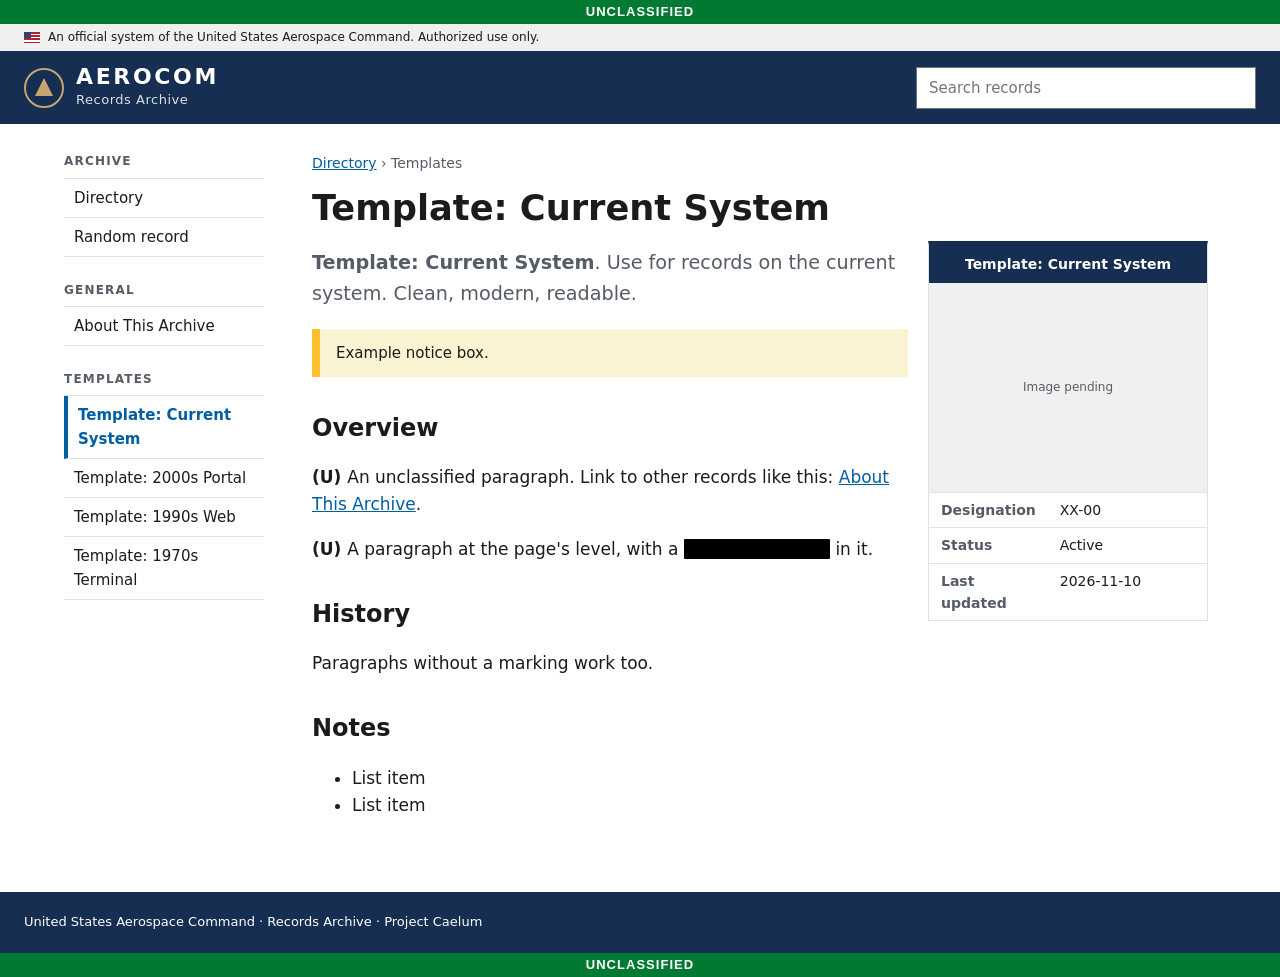
==== pages/_template-modern.html @ 7191988f "Restyle as AEROCOM records archive with classification banners and four site eras Co-Authored-By: Cl" ====
<!DOCTYPE html>
<html lang="en">
<!--
  HOW TO USE THIS TEMPLATE
  1. Copy this file and rename it (lowercase-with-dashes.html).
  2. Change the <title>, the <h1> and the content.
  3. On <body>, set:
       data-era   = terminal | web90 | portal | modern   (which system the page looks like)
       data-class = U | CUI | C | S | TS | SCI           (classification banner)
       data-marking (optional) = full banner text, e.g. "SECRET//NOFORN"
  4. Add a line for the page in assets/pages.js.

  Handy extras:
    <p data-pm="S">…</p>                 paragraph marking, shows "(S)"
    <span class="redact">words</span>     blacked-out text
    <div class="notice">…</div>           warning box
  Delete the infobox if you don't need one.
-->
<head>
  <meta charset="UTF-8">
  <meta name="viewport" content="width=device-width, initial-scale=1">
  <meta name="robots" content="noindex, nofollow">
  <title>Template: Current System · AEROCOM Records Archive</title>
  <link rel="stylesheet" href="../assets/style.css">
</head>
<body data-root="../" data-era="modern" data-class="U">
  <main>
    <div class="breadcrumb"><a href="../index.html">Directory</a> › Templates</div>
    <h1>Template: Current System</h1>

    <aside class="infobox">
      <div class="infobox-title">Template: Current System</div>
      <div class="infobox-image">
        <!-- <img src="../images/your-image.png" alt=""> -->
        Image pending
      </div>
      <table>
        <tr><th>Designation</th><td>XX-00</td></tr>
        <tr><th>Status</th><td>Active</td></tr>
        <tr><th>Last updated</th><td>2026-11-10</td></tr>
      </table>
    </aside>

    <p class="lead"><strong>Template: Current System</strong>. Use for records on the current system. Clean, modern, readable.</p>

    <div class="notice">Example notice box.</div>

    <h2>Overview</h2>
    <p data-pm="U">An unclassified paragraph. Link to other records like this:
      <a href="about.html">About This Archive</a>.</p>
    <p data-pm="U">A paragraph at the page's level, with a <span class="redact">redacted section</span> in it.</p>

    <h2>History</h2>
    <p>Paragraphs without a marking work too.</p>

    <h2>Notes</h2>
    <ul>
      <li>List item</li>
      <li>List item</li>
    </ul>
  </main>

  <script src="../assets/pages.js"></script>
  <script src="../assets/wiki.js"></script>
</body>
</html>
---- assets/style.css ----
/* ==========================================================
   AEROSPACE COMMAND RECORDS ARCHIVE
   One stylesheet, four "eras". A page picks its era with
   <body data-era="terminal | web90 | portal | modern">.

   1. Shared: classification banners, tags, markings, redaction
   2. Era: Current system (modern)
   3. Era: 2000s portal
   4. Era: 1990s web
   5. Era: 1970s terminal
   ========================================================== */

/* ---------- 1. SHARED ---------- */
* { box-sizing: border-box; }
html, body { margin: 0; }
img { max-width: 100%; }

/* Classification colors (standard banner scheme) */
:root {
  --cls-u: #007a33;
  --cls-cui: #502b85;
  --cls-c: #0033a0;
  --cls-s: #c8102e;
  --cls-ts: #ff8c00;
  --cls-sci: #fce83a;
}

.cls-banner {
  position: sticky; top: 0; z-index: 50;
  padding: 3px 8px; text-align: center;
  font: 700 13px/1.4 Arial, Helvetica, sans-serif; letter-spacing: 0.08em;
  color: #fff;
}
.cls-banner.cls-bottom { position: static; }
.cls-u   { background: var(--cls-u); }
.cls-cui { background: var(--cls-cui); }
.cls-c   { background: var(--cls-c); }
.cls-s   { background: var(--cls-s); }
.cls-ts  { background: var(--cls-ts);  color: #000; }
.cls-sci { background: var(--cls-sci); color: #000; }

/* Small classification tags (directory, search results) */
.tag {
  display: inline-block; min-width: 2.4em; padding: 0 5px; border-radius: 2px;
  font: 700 11px/1.6 Arial, Helvetica, sans-serif; font-style: normal; text-align: center;
  color: #fff; vertical-align: middle;
}
.tag-u { background: var(--cls-u); }
.tag-cui { background: var(--cls-cui); }
.tag-c { background: var(--cls-c); }
.tag-s { background: var(--cls-s); }
.tag-ts { background: var(--cls-ts); color: #000; }
.tag-sci { background: var(--cls-sci); color: #000; }

/* Portion markings: <p data-pm="S">…</p>  shows "(S)" before the paragraph */
[data-pm]::before { content: "(" attr(data-pm) ") "; font-weight: 700; }

/* Redaction: <span class="redact">hidden words</span> */
.redact {
  background: #000; color: transparent !important; border-radius: 1px;
  user-select: none; -webkit-user-select: none; padding: 0 2px;
}
.redact * { visibility: hidden; }

/* Search results (positioned dropdown; each era restyles it) */
.search { position: relative; }
.search-results {
  position: absolute; top: calc(100% + 4px); left: 0; right: 0; z-index: 40;
  list-style: none; margin: 0; padding: 0; max-height: 60vh; overflow-y: auto;
}
.search-results a { display: block; padding: 8px 10px; text-decoration: none; }
.search-results span { display: block; font-size: 0.85em; }
.search-results .no-results { padding: 8px 10px; }

.menu-btn { display: none; cursor: pointer; }

/* Boxes and section bars sit beside the infobox instead of under it */
.notice, .era-portal h2 { display: flow-root; }

/* Directory table (Main Page) */
.dir-table { width: 100%; border-collapse: collapse; }
.dir-table th, .dir-table td { text-align: left; vertical-align: top; }
.dir-table td span { display: block; font-size: 0.85em; }

/* Infobox: shared structure */
.infobox { float: right; width: 280px; margin: 0 0 16px 20px; }
.infobox table { width: 100%; border-collapse: collapse; }
.infobox th, .infobox td { text-align: left; vertical-align: top; }

/* ==========================================================
   2. ERA: CURRENT SYSTEM (modern government design)
   ========================================================== */
.era-modern {
  --ink: #1b1b1b; --ink-2: #565c65; --line: #dfe1e2; --bg-2: #f0f0f0;
  --navy: #162e51; --blue: #005ea2; --blue-dark: #1a4480;
  background: #fff; color: var(--ink);
  font: 17px/1.6 "Public Sans", "Source Sans Pro", system-ui, -apple-system, "Segoe UI", Roboto, Arial, sans-serif;
}
.era-modern a { color: var(--blue); }
.era-modern a:visited { color: #54278f; }
.era-modern .cls-banner { position: static; }

.era-modern .site-header { position: sticky; top: 0; z-index: 30; }
.era-modern .md-official {
  display: flex; align-items: center; gap: 8px;
  background: var(--bg-2); padding: 4px 24px; font-size: 12px; color: var(--ink);
}
.md-flag {
  width: 16px; height: 11px; flex-shrink: 0;
  background: repeating-linear-gradient(#b22234 0 1.6px, #fff 1.6px 3.2px);
  position: relative;
}
.md-flag::before { content: ""; position: absolute; left: 0; top: 0; width: 7px; height: 6px; background: #3c3b6e; }

.era-modern .md-bar {
  display: flex; align-items: center; gap: 16px;
  padding: 14px 24px; background: var(--navy); color: #fff;
}
.md-brand { display: flex; align-items: center; gap: 12px; color: #fff !important; text-decoration: none; }
.md-brand b { display: block; font-size: 22px; letter-spacing: 0.12em; line-height: 1.1; }
.md-brand small { display: block; font-size: 13px; opacity: 0.85; letter-spacing: 0.04em; }
.md-emblem {
  width: 40px; height: 40px; flex-shrink: 0; border-radius: 50%;
  border: 2px solid #c5a46d; background: var(--navy); position: relative;
}
.md-emblem::after { /* simple delta wing */
  content: ""; position: absolute; left: 50%; top: 50%; transform: translate(-50%, -55%);
  border-left: 9px solid transparent; border-right: 9px solid transparent; border-bottom: 18px solid #c5a46d;
}
.era-modern .search { margin-left: auto; width: min(340px, 40vw); }
.era-modern .search input {
  width: 100%; padding: 8px 12px; font: inherit; font-size: 15px;
  border: 1px solid #71767a; border-radius: 0;
}
.era-modern .search-results { background: #fff; border: 1px solid var(--line); box-shadow: 0 4px 12px #0003; }
.era-modern .search-results a { color: var(--ink); border-bottom: 1px solid var(--line); }
.era-modern .search-results a:hover { background: var(--bg-2); }
.era-modern .search-results span { color: var(--ink-2); }

.era-modern .layout { display: grid; grid-template-columns: 240px 1fr; max-width: 1200px; margin: 0 auto; }
.era-modern .sidebar { padding: 28px 16px 28px 24px; }
.era-modern .nav-group { margin-bottom: 24px; }
.era-modern .nav-group h4 { margin: 0 0 6px; font-size: 12px; text-transform: uppercase; letter-spacing: 0.1em; color: var(--ink-2); }
.era-modern .nav-group ul { list-style: none; margin: 0; padding: 0; border-top: 1px solid var(--line); }
.era-modern .nav-group a { display: block; padding: 7px 10px; font-size: 15px; color: var(--ink); text-decoration: none; border-bottom: 1px solid var(--line); }
.era-modern .nav-group a:hover { background: var(--bg-2); color: var(--blue); }
.era-modern .nav-group a.current { border-left: 4px solid var(--blue); font-weight: 700; color: var(--blue); }

.era-modern main { padding: 28px 32px 56px; min-width: 0; }
.era-modern h1 { font-size: 2.2rem; line-height: 1.2; margin: 0 0 12px; }
.era-modern h2 { font-size: 1.5rem; margin: 2rem 0 0.5rem; }
.era-modern .lead { font-size: 1.2rem; color: var(--ink-2); }
.era-modern .breadcrumb { font-size: 14px; color: var(--ink-2); margin-bottom: 12px; }

.era-modern .hero { background: var(--bg-2); border-left: 8px solid var(--blue); padding: 24px 28px; margin-bottom: 32px; }
.era-modern .hero h1 { margin-bottom: 4px; }
.era-modern .hero p { margin: 8px 0 0; max-width: 680px; }
.era-modern .notice { background: #faf3d1; border-left: 8px solid #ffbe2e; padding: 12px 16px; margin: 16px 0; font-size: 15px; }

.era-modern .dir-group h3 { font-size: 1.15rem; margin: 28px 0 8px; }
.era-modern .dir-table { font-size: 15px; }
.era-modern .dir-table th { background: var(--bg-2); padding: 8px 12px; font-size: 13px; border-bottom: 2px solid var(--ink); }
.era-modern .dir-table td { padding: 10px 12px; border-bottom: 1px solid var(--line); }
.era-modern .dir-table td span { color: var(--ink-2); }
.era-modern .dir-era, .era-modern .dir-date { font-size: 13px; color: var(--ink-2); white-space: nowrap; }

.era-modern .infobox { border: 1px solid var(--line); border-top: 4px solid var(--navy); font-size: 14px; }
.era-modern .infobox-title { background: var(--navy); color: #fff; font-weight: 700; padding: 8px 12px; text-align: center; }
.era-modern .infobox-image { aspect-ratio: 4/3; background: var(--bg-2); display: grid; place-items: center; color: var(--ink-2); font-size: 12px; }
.era-modern .infobox th, .era-modern .infobox td { padding: 6px 12px; border-top: 1px solid var(--line); }
.era-modern .infobox th { width: 40%; color: var(--ink-2); }

.era-modern .site-footer { clear: both; background: var(--navy); color: #fff; padding: 20px 24px; font-size: 13px; }

/* ==========================================================
   3. ERA: 2000s PORTAL (SharePoint-style intranet)
   ========================================================== */
.era-portal {
  background: #fff; color: #000;
  font: 12px/1.4 Tahoma, Verdana, "Segoe UI", Arial, sans-serif;
}
.era-portal a { color: #003399; text-decoration: none; }
.era-portal a:hover { text-decoration: underline; color: #ff6600; }

.pt-topbar {
  display: flex; justify-content: space-between; padding: 3px 10px;
  background: linear-gradient(#5d7fb9, #3a5f9b); color: #fff; font-size: 11px;
}
.pt-masthead {
  display: flex; align-items: center; gap: 12px; padding: 10px 14px;
  background: linear-gradient(#fdfdfd, #dbe6f5); border-bottom: 1px solid #8ba0bc;
}
.pt-logo { display: flex; align-items: center; gap: 10px; }
.pt-logo b { display: block; font: bold 20px Verdana, Tahoma, sans-serif; color: #1f3d6b; }
.pt-logo small { display: block; font-size: 11px; color: #4d6082; }
.pt-emblem {
  width: 36px; height: 36px; border-radius: 50%;
  background: radial-gradient(circle at 35% 30%, #9ec0ff, #2b5bb5 60%, #0c2a63);
  box-shadow: inset 0 -3px 6px #0004, 0 1px 2px #0006;
}
.era-portal .search { margin-left: auto; display: flex; gap: 4px; }
.era-portal .search input { width: 200px; font: 11px Tahoma, sans-serif; padding: 2px 4px; border: 1px solid #7f9db9; }
.era-portal .search-go {
  font: bold 11px Tahoma, sans-serif; padding: 1px 8px; cursor: pointer;
  background: linear-gradient(#fff, #d6dff0); border: 1px solid #7f9db9; color: #1f3d6b;
}
.era-portal .search-results { background: #fff; border: 1px solid #7f9db9; top: calc(100% + 2px); right: auto; width: 300px; }
.era-portal .search-results a:hover { background: #ffe6a0; text-decoration: none; }
.era-portal .search-results span { color: #555; }

.pt-tabs {
  display: flex; gap: 2px; padding: 4px 10px 0;
  background: linear-gradient(#21497f, #3e6aa7); overflow-x: auto;
}
.pt-tabs a {
  padding: 4px 14px; color: #fff; white-space: nowrap;
  background: linear-gradient(#6f93c8, #4a73b0); border: 1px solid #2f5891; border-bottom: none;
}
.pt-tabs a.current, .pt-tabs a:hover { background: linear-gradient(#ffdf88, #ffb94a); color: #000; text-decoration: none; }

.era-portal .layout { display: grid; grid-template-columns: 170px 1fr; }
.era-portal .sidebar { background: #f2f6fb; border-right: 1px solid #c4d2e5; padding: 8px 0; min-height: 60vh; }
.pt-ql-title { font-weight: bold; color: #1f3d6b; padding: 4px 10px; border-bottom: 1px solid #c4d2e5; }
.pt-ql-head { font-weight: bold; color: #4d6082; padding: 8px 10px 2px; }
.era-portal .sidebar ul { list-style: none; margin: 0; padding: 0; }
.era-portal .sidebar a { display: block; padding: 2px 10px 2px 18px; }
.era-portal .sidebar a.current { background: #ffe6a0; font-weight: bold; }

.era-portal main { padding: 10px 16px 30px; min-width: 0; }
.era-portal .breadcrumb { font-size: 11px; color: #666; margin-bottom: 6px; }
.era-portal h1 { font: normal 22px Verdana, Tahoma, sans-serif; color: #1f3d6b; margin: 0 0 10px; padding-bottom: 4px; border-bottom: 1px solid #c4d2e5; }
.era-portal h2 {
  font: bold 12px Tahoma, sans-serif; color: #1f3d6b; margin: 16px 0 6px; padding: 3px 6px;
  background: linear-gradient(#f5f8fc, #dce6f4); border: 1px solid #c4d2e5;
}
.era-portal .lead { font-size: 13px; }
.era-portal .notice { background: #ffffe1; border: 1px solid #e0c060; padding: 6px 8px; margin: 10px 0; }

.era-portal .infobox { border: 1px solid #8ba0bc; background: #f9fbfe; }
.era-portal .infobox-title { background: linear-gradient(#6f93c8, #3a5f9b); color: #fff; font-weight: bold; padding: 3px 6px; }
.era-portal .infobox-image { aspect-ratio: 4/3; background: #dbe6f5; display: grid; place-items: center; color: #4d6082; font-size: 11px; }
.era-portal .infobox th, .era-portal .infobox td { padding: 3px 6px; border-top: 1px solid #dbe6f5; }
.era-portal .infobox th { color: #4d6082; width: 40%; }

.era-portal .site-footer { clear: both; text-align: center; font-size: 10px; color: #666; padding: 8px; border-top: 1px solid #c4d2e5; background: #f2f6fb; }

/* ==========================================================
   4. ERA: 1990s WEB (first web server)
   ========================================================== */
.era-web90 {
  background: #c0c0c0; color: #000;
  font: 16px/1.35 "Times New Roman", Times, serif;
}
.era-web90 a { color: #0000ee; text-decoration: underline; }
.era-web90 a:visited { color: #551a8b; }
.era-web90 hr { border: none; border-top: 2px groove #fff; margin: 8px 0; }

.era-web90 .site-header { text-align: center; padding: 12px 10px 0; }
.w90-star { font-size: 40px; color: #000080; line-height: 1; }
.w90-agency { font: bold 28px "Times New Roman", serif; margin: 4px 0; color: #000080; }
.w90-sub { font-style: italic; }
.w90-links { font-size: 15px; }
.era-web90 a.current { color: #000; font-weight: bold; text-decoration: none; }

.era-web90 .layout { display: grid; grid-template-columns: 200px 1fr; gap: 16px; padding: 0 12px; max-width: 980px; margin: 0 auto; }
.era-web90 .sidebar { font-size: 14px; border-right: 2px groove #fff; padding-right: 10px; }
.era-web90 .sidebar ul { padding-left: 18px; margin: 4px 0; list-style: square; }
.era-web90 .search { display: flex; gap: 4px; flex-wrap: wrap; }
.era-web90 .search input { width: 120px; font: 13px "Times New Roman", serif; border: 2px inset #fff; padding: 1px 2px; }
.era-web90 .search-go { font: 13px Arial, sans-serif; background: #c0c0c0; border: 2px outset #fff; padding: 0 6px; cursor: pointer; }
.era-web90 .search-results { background: #fff; border: 1px solid #000; width: 260px; }
.era-web90 .search-results a:hover { background: #000080; color: #fff; }

.era-web90 main { min-width: 0; padding-bottom: 20px; }
.era-web90 h1 { font: bold 26px "Times New Roman", serif; margin: 6px 0; }
.era-web90 h2 { font: bold 20px "Times New Roman", serif; margin: 18px 0 4px; }
.era-web90 .breadcrumb { font-size: 13px; }
.era-web90 .notice { border: 2px solid #800000; background: #ffffcc; padding: 6px 8px; margin: 10px 0; }

.era-web90 .infobox { background: #fff; border: 2px outset #fff; font-size: 14px; }
.era-web90 .infobox-title { background: #000080; color: #fff; font-weight: bold; text-align: center; padding: 2px; }
.era-web90 .infobox-image { aspect-ratio: 4/3; background: #808080; display: grid; place-items: center; color: #fff; font-size: 12px; }
.era-web90 .infobox th, .era-web90 .infobox td { padding: 2px 6px; border: 1px solid #808080; }

.era-web90 .site-footer { clear: both; text-align: center; font-size: 13px; padding: 0 12px 12px; }
.w90-construction {
  display: inline-block; padding: 1px 6px; font: bold 11px Arial, sans-serif; color: #000;
  background: repeating-linear-gradient(45deg, #ffcc00 0 8px, #000 8px 16px);
  text-shadow: 0 0 2px #ffcc00, 0 0 2px #ffcc00, 0 0 2px #ffcc00;
}
.w90-counter span { font-family: "Courier New", monospace; background: #000; color: #0f0; padding: 0 4px; letter-spacing: 2px; }

/* ==========================================================
   5. ERA: 1970s TERMINAL (original mainframe)
   ========================================================== */
.era-terminal {
  --green: #33ff66; --dim: #1f9a3e;
  background: #050805; color: var(--green);
  font: 16px/1.5 "Courier New", Courier, "Lucida Console", monospace;
  text-transform: uppercase; text-shadow: 0 0 4px #33ff6688;
}
.era-terminal::after { /* scanlines */
  content: ""; position: fixed; inset: 0; pointer-events: none; z-index: 60;
  background: repeating-linear-gradient(transparent 0 2px, #0003 2px 3px);
}
.era-terminal a { color: var(--green); text-decoration: none; }
.era-terminal a:hover, .era-terminal a.current { background: var(--green); color: #050805; text-shadow: none; }
.era-terminal .cls-banner { text-shadow: none; font-family: "Courier New", monospace; }
.era-terminal pre { font: inherit; margin: 0; white-space: pre-wrap; }

.era-terminal .site-header { padding: 14px 18px 0; border-bottom: 1px dashed var(--dim); padding-bottom: 10px; }
.era-terminal .layout { display: grid; grid-template-columns: 300px 1fr; gap: 24px; padding: 14px 18px; }
.term-menu a { display: block; padding: 0 4px; }
.term-group { color: var(--dim); margin-top: 10px; }
.era-terminal .search { margin-top: 16px; display: flex; gap: 6px; align-items: center; }
.era-terminal .search input {
  flex: 1; min-width: 0; background: transparent; border: none; border-bottom: 1px solid var(--dim);
  color: var(--green); font: inherit; text-transform: uppercase; outline: none;
}
.era-terminal .search-results { background: #050805; border: 1px solid var(--green); top: calc(100% + 6px); }
.era-terminal .search-results span { color: var(--dim); }
.era-terminal .search-results .tag { text-shadow: none; }

.era-terminal main { min-width: 0; }
.era-terminal h1, .era-terminal h2, .era-terminal h3 { font: inherit; font-weight: bold; margin: 18px 0 6px; }
.era-terminal h1 { margin-top: 0; }
.era-terminal h1::before { content: "RECORD: "; color: var(--dim); }
.era-terminal h2::before { content: ">> "; }
.era-terminal .breadcrumb { color: var(--dim); }
.era-terminal main p a, .era-terminal main li a { text-decoration: underline; }
.era-terminal p { margin: 0 0 12px; max-width: 72ch; }
.era-terminal .notice { border: 1px solid var(--green); padding: 6px 10px; margin: 10px 0; }
.era-terminal .redact { background: var(--green); }

.era-terminal .infobox { border: 1px solid var(--green); }
.era-terminal .infobox-title { border-bottom: 1px solid var(--green); padding: 2px 8px; font-weight: bold; }
.era-terminal .infobox-image { display: none; } /* no images on a 1970s terminal */
.era-terminal .infobox th, .era-terminal .infobox td { padding: 2px 8px; font-weight: normal; }
.era-terminal .infobox th { color: var(--dim); }

.era-terminal .site-footer { clear: both; padding: 0 18px 16px; }
.cursor { animation: blink 1s steps(1) infinite; }
@keyframes blink { 50% { opacity: 0; } }

/* ==========================================================
   PHONES / SMALL SCREENS
   ========================================================== */
@media (max-width: 800px) {
  .infobox { float: none; width: 100%; margin: 0 0 16px; }
  .infobox-image { aspect-ratio: 16/9 !important; }
  .dir-era { display: none; }
  .dir-table th:nth-child(3) { display: none; }

  /* modern: slide-out menu */
  .era-modern .menu-btn {
    display: block; background: none; border: 1px solid #fff8; color: #fff;
    font-size: 20px; width: 40px; height: 36px; border-radius: 4px; flex-shrink: 0;
  }
  .era-modern .md-official { padding: 4px 12px; font-size: 11px; }
  .era-modern .md-bar { flex-wrap: wrap; padding: 10px 12px; gap: 10px; }
  .era-modern .md-brand b { font-size: 18px; }
  .era-modern .search { width: 100%; margin: 0; }
  .era-modern .layout, .era-portal .layout { display: block; }
  .era-modern .sidebar, .era-portal .sidebar {
    position: fixed; top: 0; bottom: 0; left: 0; z-index: 45; width: 270px; overflow-y: auto;
    background: #fff; transform: translateX(-100%); transition: transform 0.2s;
  }
  .era-portal .sidebar { background: #f2f6fb; }
  body.nav-open .sidebar { transform: none; box-shadow: 8px 0 24px #0005; }
  .era-modern main { padding: 20px 16px 40px; }
  .era-modern h1 { font-size: 1.8rem; }

  /* portal */
  .era-portal .menu-btn {
    display: block; background: linear-gradient(#fff, #d6dff0); border: 1px solid #7f9db9;
    font-size: 16px; width: 32px; height: 28px;
  }
  .era-portal .pt-masthead { flex-wrap: wrap; }
  .era-portal .search { width: 100%; }
  .era-portal .search input { flex: 1; width: auto; font-size: 14px; }
  .era-portal .search-results { width: 100%; }
  .pt-user { display: none; }

  /* 1990s and terminal: stack the menu above the page */
  .era-web90 .layout, .era-terminal .layout { display: block; }
  .era-web90 .sidebar { border-right: none; border-bottom: 2px groove #fff; padding: 0 0 10px; margin-bottom: 10px; }
  .era-web90 .w90-agency { font-size: 22px; }
  .era-terminal { font-size: 14px; }
  .era-terminal .sidebar { border-bottom: 1px dashed var(--dim); padding-bottom: 12px; margin-bottom: 14px; }
  .era-terminal .site-header, .era-terminal .layout, .era-terminal .site-footer { padding-left: 12px; padding-right: 12px; }
}
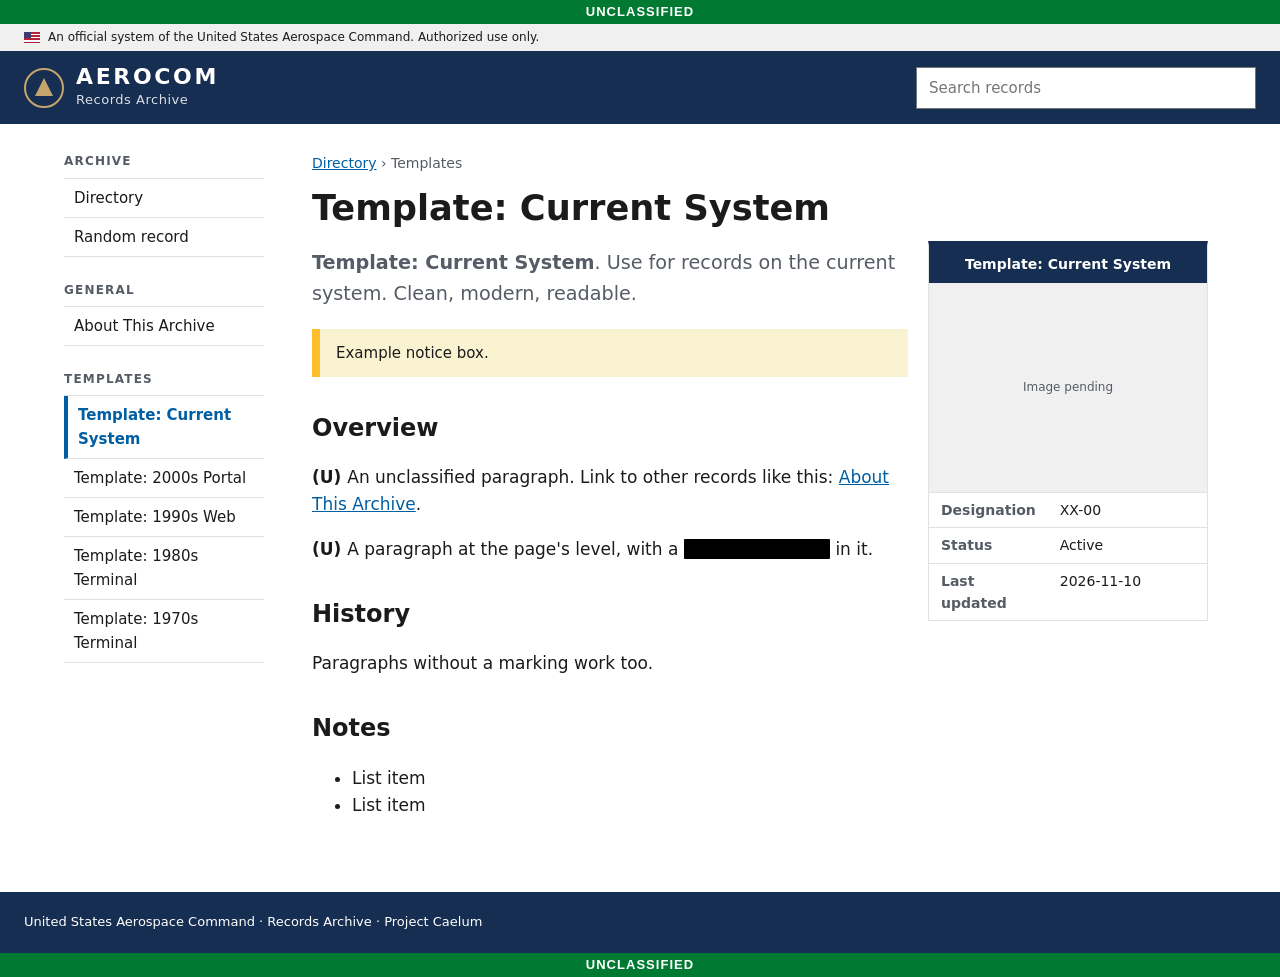
==== commit b6f99b48: "Add 1980s amber terminal era and template Co-Authored-By: Claude Opus 5.5 <noreply@anthropic.com> Cl" ====
--- a/pages/_template-modern.html
+++ b/pages/_template-modern.html
@@ -5,7 +5,7 @@
   1. Copy this file and rename it (lowercase-with-dashes.html).
   2. Change the <title>, the <h1> and the content.
   3. On <body>, set:
-       data-era   = terminal | web90 | portal | modern   (which system the page looks like)
+       data-era   = terminal | terminal80 | web90 | portal | modern   (which system the page looks like)
        data-class = U | CUI | C | S | TS | SCI           (classification banner)
        data-marking (optional) = full banner text, e.g. "SECRET//NOFORN"
   4. Add a line for the page in assets/pages.js.
--- a/assets/style.css
+++ b/assets/style.css
@@ -8,6 +8,7 @@
    3. Era: 2000s portal
    4. Era: 1990s web
    5. Era: 1970s terminal
+   6. Era: 1980s terminal
    ========================================================== */
 
 /* ---------- 1. SHARED ---------- */
@@ -341,6 +342,95 @@
 .era-terminal .site-footer { clear: both; padding: 0 18px 16px; }
 .cursor { animation: blink 1s steps(1) infinite; }
 @keyframes blink { 50% { opacity: 0; } }
+
+/* ==========================================================
+   6. ERA: 1980s TERMINAL (ADN-2 upgrade, amber screen)
+   ========================================================== */
+.era-terminal80 {
+  --amber: #ffb000; --amber-dim: #a8740a; --amber-bright: #ffd27a;
+  background: #0d0800; color: var(--amber);
+  font: 16px/1.5 "Courier New", Courier, "Lucida Console", monospace;
+  text-shadow: 0 0 5px #ffb00066;
+  padding-bottom: 44px; /* room for the function-key bar */
+}
+.era-terminal80::after {
+  content: ""; position: fixed; inset: 0; pointer-events: none; z-index: 60;
+  background: repeating-linear-gradient(transparent 0 2px, #0004 2px 3px);
+}
+.era-terminal80 a { color: var(--amber); text-decoration: none; }
+.era-terminal80 .cls-banner { text-shadow: none; font-family: "Courier New", monospace; }
+
+/* Top status line, reversed like a real screen header */
+.t80-status {
+  display: flex; justify-content: space-between; gap: 12px; flex-wrap: wrap;
+  background: var(--amber); color: #0d0800; text-shadow: none; font-weight: bold;
+  padding: 2px 18px;
+}
+.t80-title { padding: 4px 18px; color: var(--amber-dim); border-bottom: 3px double var(--amber-dim); }
+
+.era-terminal80 .layout { display: grid; grid-template-columns: 320px 1fr; gap: 24px; padding: 18px; }
+
+/* Boxed panels with a title cut into the top border */
+.t80-box, .era-terminal80 .infobox, .era-terminal80 .notice {
+  position: relative; border: 3px double var(--amber); padding: 14px 12px 10px;
+}
+.t80-box::before, .era-terminal80 .infobox-title {
+  position: absolute; top: -0.8em; left: 12px; padding: 0 6px;
+  background: #0d0800; font-weight: bold; text-transform: uppercase;
+}
+.t80-box::before { content: attr(data-title); }
+.t80-group { color: var(--amber-dim); margin: 10px 0 2px; text-transform: uppercase; }
+.t80-group::before { content: "── "; }
+.t80-opt a { display: block; padding: 0 4px; }
+.t80-opt b { display: inline-block; width: 2.2em; color: var(--amber-bright); }
+.t80-opt a:hover, .t80-opt a.current { background: var(--amber); color: #0d0800; text-shadow: none; }
+.t80-opt a:hover b, .t80-opt a.current b { color: #0d0800; }
+
+.era-terminal80 .search { margin-top: 16px; display: flex; gap: 8px; align-items: center; }
+.era-terminal80 .search label { white-space: nowrap; }
+.era-terminal80 .search input {
+  flex: 1; min-width: 0; background: transparent; border: none; border-bottom: 1px solid var(--amber);
+  color: var(--amber-bright); font: inherit; text-transform: uppercase; outline: none;
+}
+.era-terminal80 .search-results { background: #0d0800; border: 3px double var(--amber); top: calc(100% + 6px); }
+.era-terminal80 .search-results a:hover { background: var(--amber); color: #0d0800; text-shadow: none; }
+.era-terminal80 .search-results span { color: var(--amber-dim); }
+.era-terminal80 .search-results .tag { text-shadow: none; }
+
+/* Record content: mixed case, with upper-case headings */
+.era-terminal80 main { min-width: 0; }
+.era-terminal80 .breadcrumb { color: var(--amber-dim); text-transform: uppercase; }
+.era-terminal80 h1, .era-terminal80 h2, .era-terminal80 h3 { font: inherit; font-weight: bold; text-transform: uppercase; }
+.era-terminal80 h1 {
+  margin: 4px 0 14px; padding: 2px 8px; display: inline-block;
+  background: var(--amber); color: #0d0800; text-shadow: none;
+}
+.era-terminal80 h2 { margin: 20px 0 6px; border-bottom: 1px dashed var(--amber-dim); }
+.era-terminal80 p { margin: 0 0 12px; max-width: 76ch; }
+.era-terminal80 main p a, .era-terminal80 main li a { text-decoration: underline; color: var(--amber-bright); }
+.era-terminal80 .redact { background: var(--amber); }
+.era-terminal80 .notice { margin: 16px 0; display: flow-root; }
+.era-terminal80 .notice::before { content: "*** NOTICE ***"; display: block; font-weight: bold; }
+
+/* Infobox as a data-entry form: "DESIGNATION ....: XX-00" */
+.era-terminal80 .infobox { margin-top: 10px; padding-top: 16px; width: 340px; }
+.era-terminal80 .infobox-image { display: none; }
+.era-terminal80 .infobox th, .era-terminal80 .infobox td { padding: 1px 0; font-weight: normal; }
+.era-terminal80 .infobox th { color: var(--amber-dim); text-transform: uppercase; white-space: nowrap; width: 1%; padding-right: 6px; }
+.era-terminal80 .infobox th::after { content: " ....:"; }
+.era-terminal80 .infobox td { color: var(--amber-bright); text-decoration: underline; text-underline-offset: 3px; }
+
+/* Message line and function-key bar pinned to the bottom of the screen */
+.era-terminal80 .site-footer { clear: both; }
+.t80-msg { padding: 6px 18px; border-top: 3px double var(--amber-dim); }
+.t80-fkeys {
+  position: fixed; left: 0; right: 0; bottom: 0; z-index: 55;
+  display: flex; flex-wrap: wrap; gap: 4px 18px; padding: 6px 18px;
+  background: #0d0800; border-top: 1px solid var(--amber-dim);
+}
+.t80-fkeys a { color: var(--amber-bright); }
+.t80-fkeys a:hover { background: var(--amber); color: #0d0800; text-shadow: none; }
+.era-terminal80 .cls-bottom { margin-bottom: 4px; }
 
 /* ==========================================================
    PHONES / SMALL SCREENS
@@ -388,4 +478,11 @@
   .era-terminal { font-size: 14px; }
   .era-terminal .sidebar { border-bottom: 1px dashed var(--dim); padding-bottom: 12px; margin-bottom: 14px; }
   .era-terminal .site-header, .era-terminal .layout, .era-terminal .site-footer { padding-left: 12px; padding-right: 12px; }
-}
+
+  .era-terminal80 { font-size: 14px; padding-bottom: 64px; }
+  .era-terminal80 .layout { display: block; padding: 18px 12px; }
+  .era-terminal80 .sidebar { margin-bottom: 22px; }
+  .t80-status, .t80-title, .t80-msg { padding-left: 12px; padding-right: 12px; }
+  .t80-status span:nth-child(2) { display: none; }
+  .t80-fkeys { padding: 6px 12px; gap: 2px 14px; }
+}
